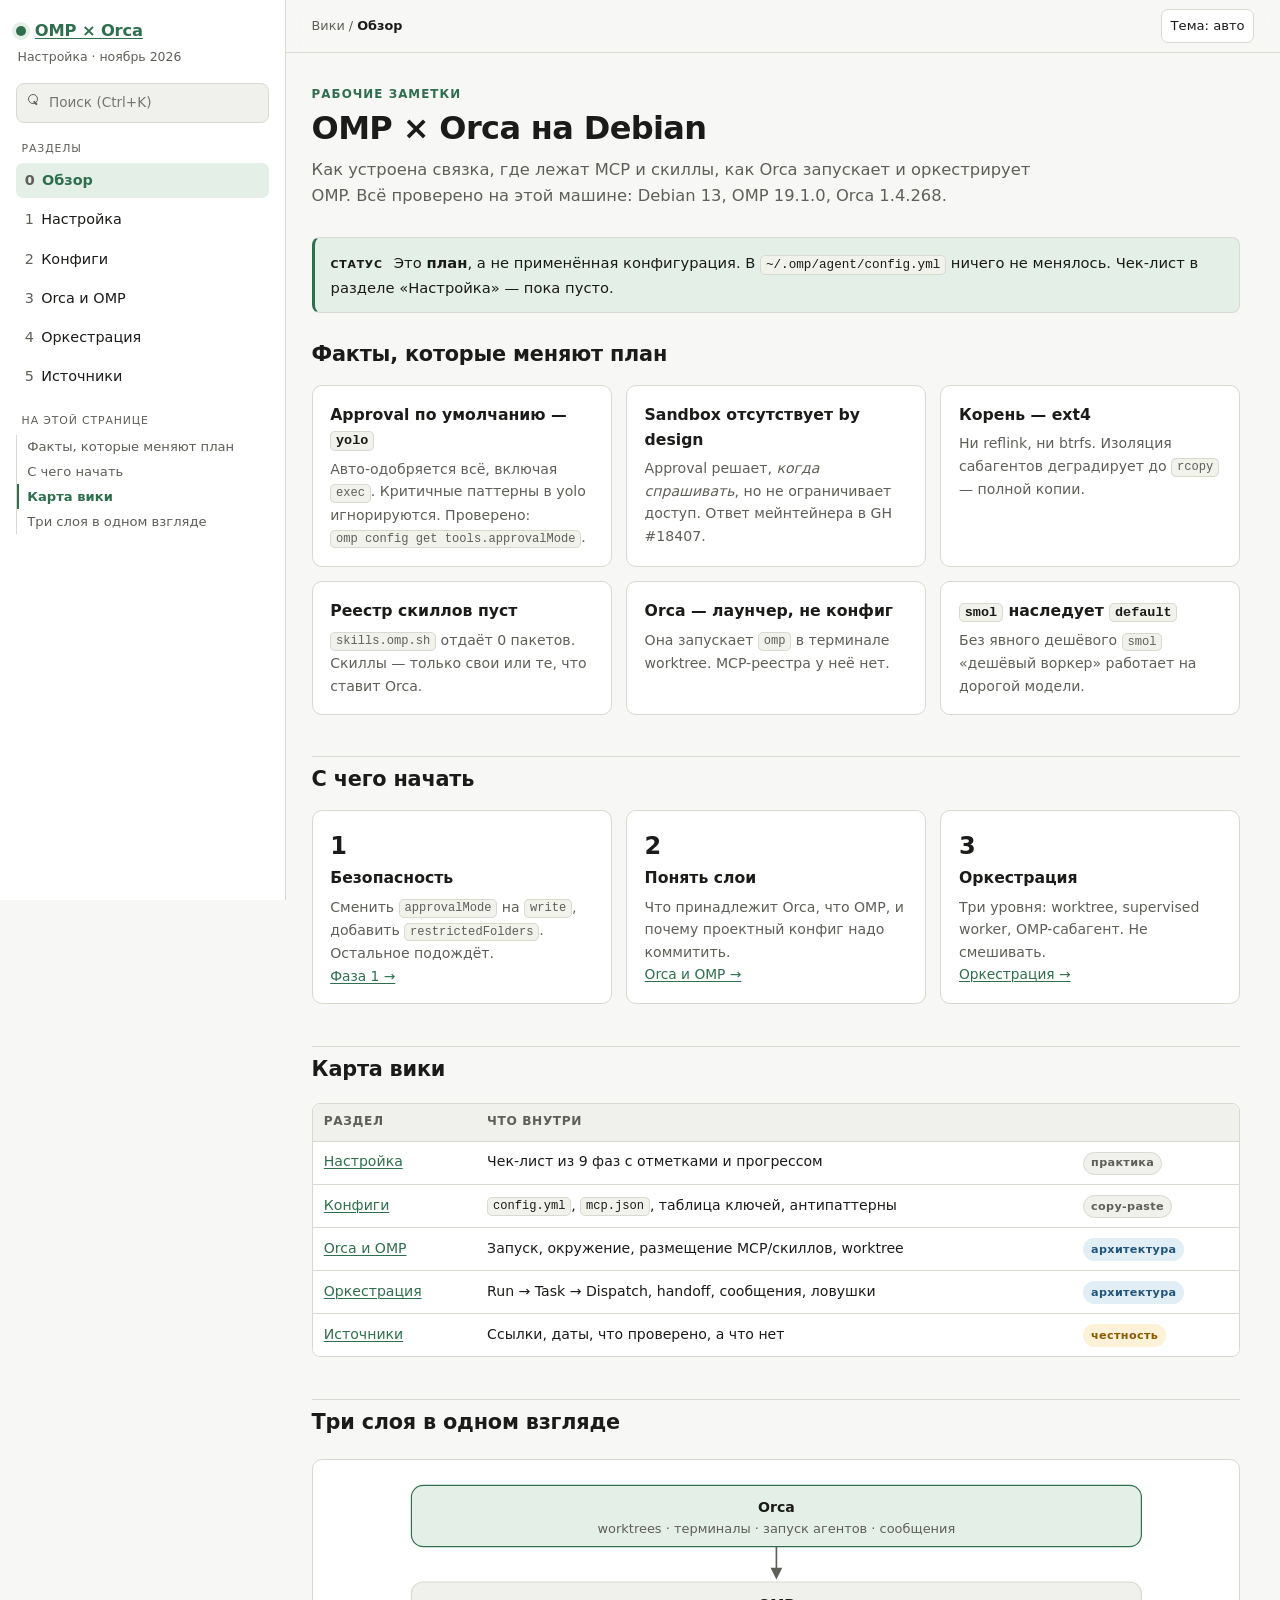
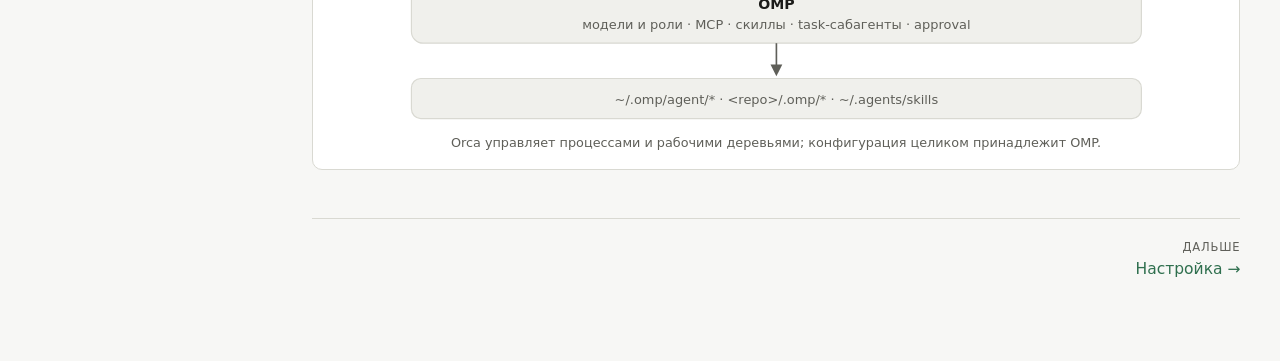
==== docs/wiki/index.html @ fc8b0954 "docs: OMP 19.1 + Orca setup guide and offline wiki - 9-phase setup checklist for Debian 13 with veri" ====
<!DOCTYPE html>
<html lang="ru">
<head>
<meta charset="utf-8">
<meta name="viewport" content="width=device-width, initial-scale=1">
<title>Обзор — OMP × Orca</title>
<meta name="description" content="Вики по настройке OMP на Debian и работе с Orca: MCP, скиллы, агенты, оркестрация.">
<link rel="stylesheet" href="assets/wiki.css">
</head>
<body data-page-title="Обзор">
<a class="skip" href="#main">К содержимому</a>
<div class="shell">

  <aside class="sidebar" aria-label="Навигация">
    <a class="brand" href="index.html"><span class="dot"></span> OMP × Orca</a>
    <p class="brand-sub">Настройка · ноябрь 2026</p>

    <div class="search">
      <input id="searchInput" type="search" placeholder="Поиск (Ctrl+K)" aria-label="Поиск по вики" autocomplete="off">
      <div class="search-results" id="searchResults" role="listbox"></div>
    </div>

    <p class="nav-group-title">Разделы</p>
    <ul class="nav-list">
      <li><a href="index.html"><span class="num">0</span>Обзор</a></li>
      <li><a href="setup.html"><span class="num">1</span>Настройка</a></li>
      <li><a href="config.html"><span class="num">2</span>Конфиги</a></li>
      <li><a href="orca.html"><span class="num">3</span>Orca и OMP</a></li>
      <li><a href="orchestration.html"><span class="num">4</span>Оркестрация</a></li>
      <li><a href="sources.html"><span class="num">5</span>Источники</a></li>
    </ul>

    <p class="nav-group-title">На этой странице</p>
    <ul class="toc" id="toc"></ul>
  </aside>

  <div class="main">
    <header class="topbar">
      <button class="icon-btn sidebar-toggle" id="navToggle" type="button" aria-label="Открыть меню">☰</button>
      <div class="crumbs">Вики / <b id="crumbTitle">Обзор</b></div>
      <div class="top-actions">
        <button class="icon-btn" id="themeBtn" type="button">◐ Авто</button>
      </div>
    </header>

    <main class="content" id="main">
      <div class="page-head">
        <p class="eyebrow">Рабочие заметки</p>
        <h1>OMP × Orca на Debian</h1>
        <p class="lead">Как устроена связка, где лежат MCP и скиллы, как Orca запускает и оркестрирует OMP.
          Всё проверено на этой машине: Debian 13, OMP 19.1.0, Orca 1.4.268.</p>
      </div>

      <div class="callout ok">
        <span class="tag">Статус</span>
        Это <b>план</b>, а не применённая конфигурация. В <code>~/.omp/agent/config.yml</code> ничего не менялось.
        Чек-лист в разделе «Настройка» — <span id="globalProgress">пока пусто</span>.
      </div>

      <h2 id="facts">Факты, которые меняют план</h2>
      <div class="grid two">
        <div class="card">
          <h3>Approval по умолчанию — <code>yolo</code></h3>
          <p>Авто-одобряется всё, включая <code>exec</code>. Критичные паттерны в yolo игнорируются.
            Проверено: <code>omp config get tools.approvalMode</code>.</p>
        </div>
        <div class="card">
          <h3>Sandbox отсутствует by design</h3>
          <p>Approval решает, <i>когда спрашивать</i>, но не ограничивает доступ. Ответ мейнтейнера в GH #18407.</p>
        </div>
        <div class="card">
          <h3>Корень — ext4</h3>
          <p>Ни reflink, ни btrfs. Изоляция сабагентов деградирует до <code>rcopy</code> — полной копии.</p>
        </div>
        <div class="card">
          <h3>Реестр скиллов пуст</h3>
          <p><code>skills.omp.sh</code> отдаёт 0 пакетов. Скиллы — только свои или те, что ставит Orca.</p>
        </div>
        <div class="card">
          <h3>Orca — лаунчер, не конфиг</h3>
          <p>Она запускает <code>omp</code> в терминале worktree. MCP-реестра у неё нет.</p>
        </div>
        <div class="card">
          <h3><code>smol</code> наследует <code>default</code></h3>
          <p>Без явного дешёвого <code>smol</code> «дешёвый воркер» работает на дорогой модели.</p>
        </div>
      </div>

      <h2 id="start">С чего начать</h2>
      <div class="grid three">
        <div class="card">
          <p class="kpi">1</p>
          <h3>Безопасность</h3>
          <p>Сменить <code>approvalMode</code> на <code>write</code>, добавить <code>restrictedFolders</code>.
            Остальное подождёт.</p>
          <p><a href="setup.html#phase-1">Фаза 1 →</a></p>
        </div>
        <div class="card">
          <p class="kpi">2</p>
          <h3>Понять слои</h3>
          <p>Что принадлежит Orca, что OMP, и почему проектный конфиг надо коммитить.</p>
          <p><a href="orca.html">Orca и OMP →</a></p>
        </div>
        <div class="card">
          <p class="kpi">3</p>
          <h3>Оркестрация</h3>
          <p>Три уровня: worktree, supervised worker, OMP-сабагент. Не смешивать.</p>
          <p><a href="orchestration.html">Оркестрация →</a></p>
        </div>
      </div>

      <h2 id="map">Карта вики</h2>
      <div class="table-wrap">
        <table>
          <thead><tr><th>Раздел</th><th>Что внутри</th><th></th></tr></thead>
          <tbody>
          <tr><td><a href="setup.html">Настройка</a></td><td>Чек-лист из 9 фаз с отметками и прогрессом</td><td><span class="badge">практика</span></td></tr>
          <tr><td><a href="config.html">Конфиги</a></td><td><code>config.yml</code>, <code>mcp.json</code>, таблица ключей, антипаттерны</td><td><span class="badge">copy-paste</span></td></tr>
          <tr><td><a href="orca.html">Orca и OMP</a></td><td>Запуск, окружение, размещение MCP/скиллов, worktree</td><td><span class="badge info">архитектура</span></td></tr>
          <tr><td><a href="orchestration.html">Оркестрация</a></td><td>Run → Task → Dispatch, handoff, сообщения, ловушки</td><td><span class="badge info">архитектура</span></td></tr>
          <tr><td><a href="sources.html">Источники</a></td><td>Ссылки, даты, что проверено, а что нет</td><td><span class="badge warn">честность</span></td></tr>
          </tbody>
        </table>
      </div>

      <h2 id="layers">Три слоя в одном взгляде</h2>
      <figure class="figure">
        <svg viewBox="0 0 760 210" role="img" aria-label="Три слоя: Orca, OMP, файлы конфигурации">
          <rect class="svg-accent" x="70" y="8" width="620" height="52" rx="10"></rect>
          <text class="svg-text" x="380" y="31" text-anchor="middle" font-weight="600">Orca</text>
          <text class="svg-muted" x="380" y="48" text-anchor="middle">worktrees · терминалы · запуск агентов · сообщения</text>

          <line class="svg-line" x1="380" y1="60" x2="380" y2="80"></line>
          <polygon points="380,88 375,78 385,78" fill="var(--muted)"></polygon>

          <rect class="svg-box" x="70" y="90" width="620" height="52" rx="10"></rect>
          <text class="svg-text" x="380" y="113" text-anchor="middle" font-weight="600">OMP</text>
          <text class="svg-muted" x="380" y="130" text-anchor="middle">модели и роли · MCP · скиллы · task-сабагенты · approval</text>

          <line class="svg-line" x1="380" y1="142" x2="380" y2="162"></line>
          <polygon points="380,170 375,160 385,160" fill="var(--muted)"></polygon>

          <rect class="svg-box" x="70" y="172" width="620" height="34" rx="8"></rect>
          <text class="svg-muted" x="380" y="194" text-anchor="middle">~/.omp/agent/*  ·  &lt;repo&gt;/.omp/*  ·  ~/.agents/skills</text>
        </svg>
        <figcaption>Orca управляет процессами и рабочими деревьями; конфигурация целиком принадлежит OMP.</figcaption>
      </figure>

      <nav class="pager" aria-label="Навигация по разделам">
        <span></span>
        <a class="next" href="setup.html"><span class="dir">Дальше</span>Настройка →</a>
      </nav>
    </main>
  </div>
</div>
<script src="assets/wiki.js"></script>
</body>
</html>
---- docs/wiki/assets/wiki.css ----
/* OMP × Orca wiki — offline, no external assets */
:root {
  --bg: #f7f7f5;
  --surface: #ffffff;
  --surface-2: #f0f0ec;
  --fg: #1b1b19;
  --muted: #5f5f59;
  --border: #d9d9d2;
  --accent: #2f6f4e;
  --accent-soft: #e3efe7;
  --warn: #8a5a00;
  --warn-soft: #fdf1d8;
  --danger: #9b2c2c;
  --danger-soft: #fbe6e6;
  --info: #22557a;
  --info-soft: #e2eef6;
  --code-bg: #f2f2ed;
  --radius: 10px;
  --shadow: 0 1px 2px rgba(0,0,0,.05), 0 8px 24px rgba(0,0,0,.04);
  --font: system-ui, -apple-system, "Segoe UI", Roboto, "Helvetica Neue", Arial, sans-serif;
  --mono: ui-monospace, SFMono-Regular, Menlo, Consolas, "Liberation Mono", monospace;
}

@media (prefers-color-scheme: dark) {
  :root:not([data-theme="light"]) {
    --bg: #16171a;
    --surface: #1d1f23;
    --surface-2: #24262b;
    --fg: #e8e8e4;
    --muted: #a3a39c;
    --border: #35383e;
    --accent: #7fbf9b;
    --accent-soft: #22322a;
    --warn: #e2b45c;
    --warn-soft: #332a17;
    --danger: #f08a8a;
    --danger-soft: #35201f;
    --info: #8fc4e8;
    --info-soft: #1c2c38;
    --code-bg: #202227;
    --shadow: 0 1px 2px rgba(0,0,0,.4);
  }
}

:root[data-theme="dark"] {
  --bg: #16171a;
  --surface: #1d1f23;
  --surface-2: #24262b;
  --fg: #e8e8e4;
  --muted: #a3a39c;
  --border: #35383e;
  --accent: #7fbf9b;
  --accent-soft: #22322a;
  --warn: #e2b45c;
  --warn-soft: #332a17;
  --danger: #f08a8a;
  --danger-soft: #35201f;
  --info: #8fc4e8;
  --info-soft: #1c2c38;
  --code-bg: #202227;
  --shadow: 0 1px 2px rgba(0,0,0,.4);
}

* { box-sizing: border-box; }
html { scroll-behavior: smooth; scroll-padding-top: 5rem; }
body {
  margin: 0;
  background: var(--bg);
  color: var(--fg);
  font-family: var(--font);
  font-size: 15.5px;
  line-height: 1.6;
  -webkit-font-smoothing: antialiased;
}

a { color: var(--accent); text-decoration-thickness: 1px; text-underline-offset: 2px; }
a:hover { text-decoration-thickness: 2px; }

.skip {
  position: absolute; left: -999px; top: 0; z-index: 100;
  background: var(--surface); color: var(--fg); padding: .6rem 1rem; border: 1px solid var(--border);
}
.skip:focus { left: 1rem; top: 1rem; }

/* ---------- shell ---------- */
.shell {
  display: grid;
  grid-template-columns: 286px minmax(0, 1fr);
  min-height: 100vh;
}

.sidebar {
  position: sticky;
  top: 0;
  height: 100vh;
  overflow-y: auto;
  background: var(--surface);
  border-right: 1px solid var(--border);
  padding: 1.1rem 1rem 2rem;
  z-index: 30;
}

.brand {
  display: flex; align-items: center; gap: .55rem;
  font-weight: 650; letter-spacing: -.01em; font-size: 1.02rem;
  margin: 0 0 .2rem;
}
.brand .dot {
  width: 10px; height: 10px; border-radius: 50%;
  background: var(--accent); box-shadow: 0 0 0 4px var(--accent-soft);
  flex: 0 0 auto;
}
.brand-sub { color: var(--muted); font-size: .78rem; margin: 0 0 1rem .1rem; }

.nav-group-title {
  font-size: .68rem; text-transform: uppercase; letter-spacing: .08em;
  color: var(--muted); margin: 1.1rem 0 .35rem .35rem;
}
.nav-list { list-style: none; margin: 0; padding: 0; }
.nav-list a {
  display: block; padding: .38rem .55rem; border-radius: 7px;
  color: var(--fg); text-decoration: none; font-size: .9rem;
}
.nav-list a:hover { background: var(--surface-2); }
.nav-list a.current {
  background: var(--accent-soft); color: var(--accent); font-weight: 600;
}
.nav-list a .num { color: var(--muted); font-variant-numeric: tabular-nums; margin-right: .45rem; }

.toc { list-style: none; margin: .2rem 0 0; padding: 0; border-left: 1px solid var(--border); }
.toc li { margin: 0; }
.toc a {
  display: block; padding: .22rem .55rem; margin-left: -.5px;
  color: var(--muted); text-decoration: none; font-size: .82rem;
  border-left: 2px solid transparent; line-height: 1.35;
}
.toc a:hover { color: var(--fg); }
.toc a.active { color: var(--accent); border-left-color: var(--accent); font-weight: 600; }
.toc .lvl3 a { padding-left: 1.5rem; font-size: .78rem; }

.search { position: relative; margin: 0 0 .8rem; }
.search input {
  width: 100%; padding: .5rem .65rem .5rem 2rem;
  background: var(--surface-2); color: var(--fg);
  border: 1px solid var(--border); border-radius: 8px;
  font: inherit; font-size: .85rem;
}
.search input:focus { outline: 2px solid var(--accent-soft); border-color: var(--accent); }
.search::before {
  content: ""; position: absolute; left: .72rem; top: .72rem;
  width: 8px; height: 8px; border: 1.5px solid var(--muted); border-radius: 50%;
  pointer-events: none;
}
.search::after {
  content: ""; position: absolute; left: 1.06rem; top: 1.22rem;
  width: 5px; height: 1.5px; background: var(--muted);
  transform: rotate(45deg); border-radius: 1px; pointer-events: none;
}
.search-results {
  position: absolute; left: 0; right: 0; top: calc(100% + .3rem);
  background: var(--surface); border: 1px solid var(--border); border-radius: 8px;
  box-shadow: var(--shadow); max-height: 320px; overflow: auto; z-index: 40;
  display: none;
}
.search-results.open { display: block; }
.search-results a {
  display: block; padding: .45rem .6rem; text-decoration: none; color: var(--fg);
  font-size: .82rem; border-bottom: 1px solid var(--border);
}
.search-results a:last-child { border-bottom: 0; }
.search-results a:hover { background: var(--surface-2); }
.search-results .sect { color: var(--muted); font-size: .72rem; }
.search-empty { padding: .6rem; color: var(--muted); font-size: .82rem; }

/* ---------- main ---------- */
.main { min-width: 0; }
.topbar {
  position: sticky; top: 0; z-index: 20;
  display: flex; align-items: center; gap: .75rem;
  padding: .55rem 1.6rem;
  background: color-mix(in srgb, var(--bg) 88%, transparent);
  backdrop-filter: blur(8px);
  border-bottom: 1px solid var(--border);
}
.crumbs { color: var(--muted); font-size: .8rem; flex: 1; min-width: 0; }
.crumbs b { color: var(--fg); font-weight: 600; }
.top-actions { display: flex; gap: .4rem; }
.icon-btn {
  border: 1px solid var(--border); background: var(--surface); color: var(--fg);
  border-radius: 7px; padding: .35rem .55rem; cursor: pointer; font: inherit; font-size: .82rem;
}
.icon-btn:hover { background: var(--surface-2); }

.content { max-width: 980px; padding: 2rem 1.6rem 5rem; }
.page-head { margin-bottom: 1.8rem; }
.eyebrow { color: var(--accent); font-size: .74rem; font-weight: 700; letter-spacing: .09em; text-transform: uppercase; margin: 0 0 .4rem; }
h1 { font-size: 2rem; line-height: 1.15; letter-spacing: -.02em; margin: 0 0 .6rem; }
.lead { color: var(--muted); font-size: 1.02rem; margin: 0; max-width: 70ch; }

h2 {
  font-size: 1.3rem; letter-spacing: -.01em;
  margin: 2.6rem 0 .8rem; padding-top: .4rem;
  border-top: 1px solid var(--border);
}
h2:first-of-type { border-top: 0; margin-top: 1.2rem; }
h3 { font-size: 1.02rem; margin: 1.6rem 0 .5rem; }
p, ul, ol { max-width: 78ch; }
ul, ol { padding-left: 1.3rem; }
li { margin: .25rem 0; }
li::marker { color: var(--muted); }
hr { border: 0; border-top: 1px solid var(--border); margin: 2rem 0; }

.muted { color: var(--muted); }
.small { font-size: .84rem; }
.nowrap { white-space: nowrap; }

/* ---------- components ---------- */
.grid { display: grid; gap: .9rem; }
.grid.two { grid-template-columns: repeat(auto-fit, minmax(260px, 1fr)); }
.grid.three { grid-template-columns: repeat(auto-fit, minmax(200px, 1fr)); }

.card {
  background: var(--surface); border: 1px solid var(--border);
  border-radius: var(--radius); padding: 1rem 1.1rem;
}
.card h3 { margin: 0 0 .35rem; font-size: .98rem; }
.card p { margin: 0; color: var(--muted); font-size: .88rem; }
.card .kpi { font-size: 1.5rem; font-weight: 700; letter-spacing: -.02em; color: var(--fg); }
.card a { font-size: .86rem; }

.callout {
  border: 1px solid var(--border); border-left: 3px solid var(--info);
  background: var(--info-soft); border-radius: 8px;
  padding: .8rem 1rem; margin: 1rem 0; font-size: .92rem;
}
.callout > :first-child { margin-top: 0; }
.callout > :last-child { margin-bottom: 0; }
.callout.warn { border-left-color: var(--warn); background: var(--warn-soft); }
.callout.danger { border-left-color: var(--danger); background: var(--danger-soft); }
.callout.ok { border-left-color: var(--accent); background: var(--accent-soft); }
.callout .tag {
  display: inline-block; font-size: .68rem; font-weight: 700; letter-spacing: .07em;
  text-transform: uppercase; margin-right: .4rem;
}

.table-wrap { overflow-x: auto; margin: 1rem 0; border: 1px solid var(--border); border-radius: 8px; }
table { border-collapse: collapse; width: 100%; font-size: .88rem; background: var(--surface); }
th, td { text-align: left; padding: .55rem .7rem; border-bottom: 1px solid var(--border); vertical-align: top; }
th { background: var(--surface-2); font-size: .76rem; text-transform: uppercase; letter-spacing: .05em; color: var(--muted); }
tbody tr:last-child td { border-bottom: 0; }
tbody tr:hover td { background: color-mix(in srgb, var(--surface-2) 55%, transparent); }

code, kbd { font-family: var(--mono); font-size: .86em; }
code:not(pre code) {
  background: var(--code-bg); border: 1px solid var(--border);
  padding: .08rem .3rem; border-radius: 5px; white-space: nowrap;
}
kbd {
  background: var(--surface-2); border: 1px solid var(--border);
  border-bottom-width: 2px; border-radius: 5px; padding: .05rem .35rem; font-size: .8em;
}
pre {
  position: relative; margin: 1rem 0; padding: 1rem 1.05rem;
  background: var(--code-bg); border: 1px solid var(--border);
  border-radius: 8px; overflow-x: auto; font-size: .83rem; line-height: 1.55;
}
pre code { white-space: pre; }
.copy {
  position: absolute; top: .45rem; right: .45rem;
  border: 1px solid var(--border); background: var(--surface); color: var(--muted);
  border-radius: 6px; padding: .15rem .45rem; font-size: .72rem; cursor: pointer; font-family: var(--font);
  opacity: 0; transition: opacity .12s;
}
pre:hover .copy, .copy:focus { opacity: 1; }
.copy.done { color: var(--accent); border-color: var(--accent); }

.badge {
  display: inline-block; font-size: .7rem; font-weight: 650; letter-spacing: .03em;
  padding: .1rem .42rem; border-radius: 999px; border: 1px solid var(--border);
  background: var(--surface-2); color: var(--muted); white-space: nowrap;
}
.badge.ok { background: var(--accent-soft); color: var(--accent); border-color: transparent; }
.badge.warn { background: var(--warn-soft); color: var(--warn); border-color: transparent; }
.badge.bad { background: var(--danger-soft); color: var(--danger); border-color: transparent; }
.badge.info { background: var(--info-soft); color: var(--info); border-color: transparent; }

/* ---------- checklists ---------- */
.progress-wrap {
  position: sticky; top: 3.1rem; z-index: 15;
  background: var(--surface); border: 1px solid var(--border); border-radius: 8px;
  padding: .6rem .8rem; margin: 0 0 1.2rem;
}
.progress-row { display: flex; align-items: center; gap: .7rem; font-size: .82rem; color: var(--muted); }
.progress-track { flex: 1; height: 7px; background: var(--surface-2); border-radius: 999px; overflow: hidden; }
.progress-fill { height: 100%; width: 0%; background: var(--accent); transition: width .2s ease; }
.progress-num { font-variant-numeric: tabular-nums; color: var(--fg); font-weight: 650; }

.phase { margin: 1.6rem 0; }
.phase-head { display: flex; align-items: baseline; gap: .6rem; flex-wrap: wrap; }
.phase-head h3 { margin: 0; }
.phase-count { color: var(--muted); font-size: .78rem; font-variant-numeric: tabular-nums; }
.tasks { list-style: none; margin: .6rem 0 0; padding: 0; }
.tasks li { margin: 0; border-bottom: 1px solid var(--border); }
.tasks li:last-child { border-bottom: 0; }
.task {
  display: flex; gap: .65rem; align-items: flex-start;
  padding: .5rem .2rem; cursor: pointer; font-size: .9rem;
}
.task input { margin: .28rem 0 0; accent-color: var(--accent); width: 15px; height: 15px; flex: 0 0 auto; }
.task .body { min-width: 0; }
.task .body code { white-space: normal; word-break: break-word; }
.task.done .body { color: var(--muted); text-decoration: line-through; text-decoration-color: color-mix(in srgb, var(--muted) 55%, transparent); }
.task .why { display: block; color: var(--muted); font-size: .8rem; margin-top: .15rem; }

/* ---------- diagrams ---------- */
.figure {
  margin: 1.2rem 0; padding: 1rem; background: var(--surface);
  border: 1px solid var(--border); border-radius: var(--radius);
  overflow-x: auto;
}
.figure svg { display: block; width: 100%; height: auto; }
.figure figcaption { color: var(--muted); font-size: .8rem; margin-top: .6rem; text-align: center; }
.svg-box { fill: var(--surface-2); stroke: var(--border); }
.svg-accent { fill: var(--accent-soft); stroke: var(--accent); }
.svg-node { fill: var(--surface); stroke: var(--border); }
.svg-text { fill: var(--fg); font-family: var(--font); font-size: 12px; }
.svg-muted { fill: var(--muted); font-family: var(--font); font-size: 11px; }
.svg-line { stroke: var(--muted); stroke-width: 1.4; fill: none; }
.svg-line-accent { stroke: var(--accent); stroke-width: 1.6; fill: none; stroke-dasharray: 5 4; }
.svg-label { fill: var(--muted); font-family: var(--font); font-size: 10.5px; }

/* ---------- misc ---------- */
.pager { display: flex; justify-content: space-between; gap: 1rem; margin-top: 3rem; padding-top: 1.2rem; border-top: 1px solid var(--border); }
.pager a { display: block; max-width: 48%; text-decoration: none; }
.pager .dir { display: block; color: var(--muted); font-size: .72rem; text-transform: uppercase; letter-spacing: .07em; }
.pager .next { text-align: right; }

.sidebar-toggle { display: none; }

@media (max-width: 900px) {
  .shell { grid-template-columns: 1fr; }
  .sidebar {
    position: fixed; inset: 0 auto 0 0; width: 290px; transform: translateX(-102%);
    transition: transform .18s ease; box-shadow: var(--shadow);
  }
  body.nav-open .sidebar { transform: none; }
  .sidebar-toggle { display: inline-block; }
  .content { padding: 1.4rem 1rem 4rem; }
  .topbar { padding: .5rem 1rem; }
  h1 { font-size: 1.6rem; }
  body.nav-open::after {
    content: ""; position: fixed; inset: 0; background: rgba(0,0,0,.35); z-index: 25;
  }
  .figure svg { min-width: 640px; }
  code:not(pre code) { white-space: normal; overflow-wrap: anywhere; }
}

@media print {
  .sidebar, .topbar, .pager, .copy, .progress-wrap { display: none; }
  .shell { display: block; }
  .content { max-width: none; padding: 0; }
  a { color: inherit; text-decoration: none; }
  pre { break-inside: avoid; }
}
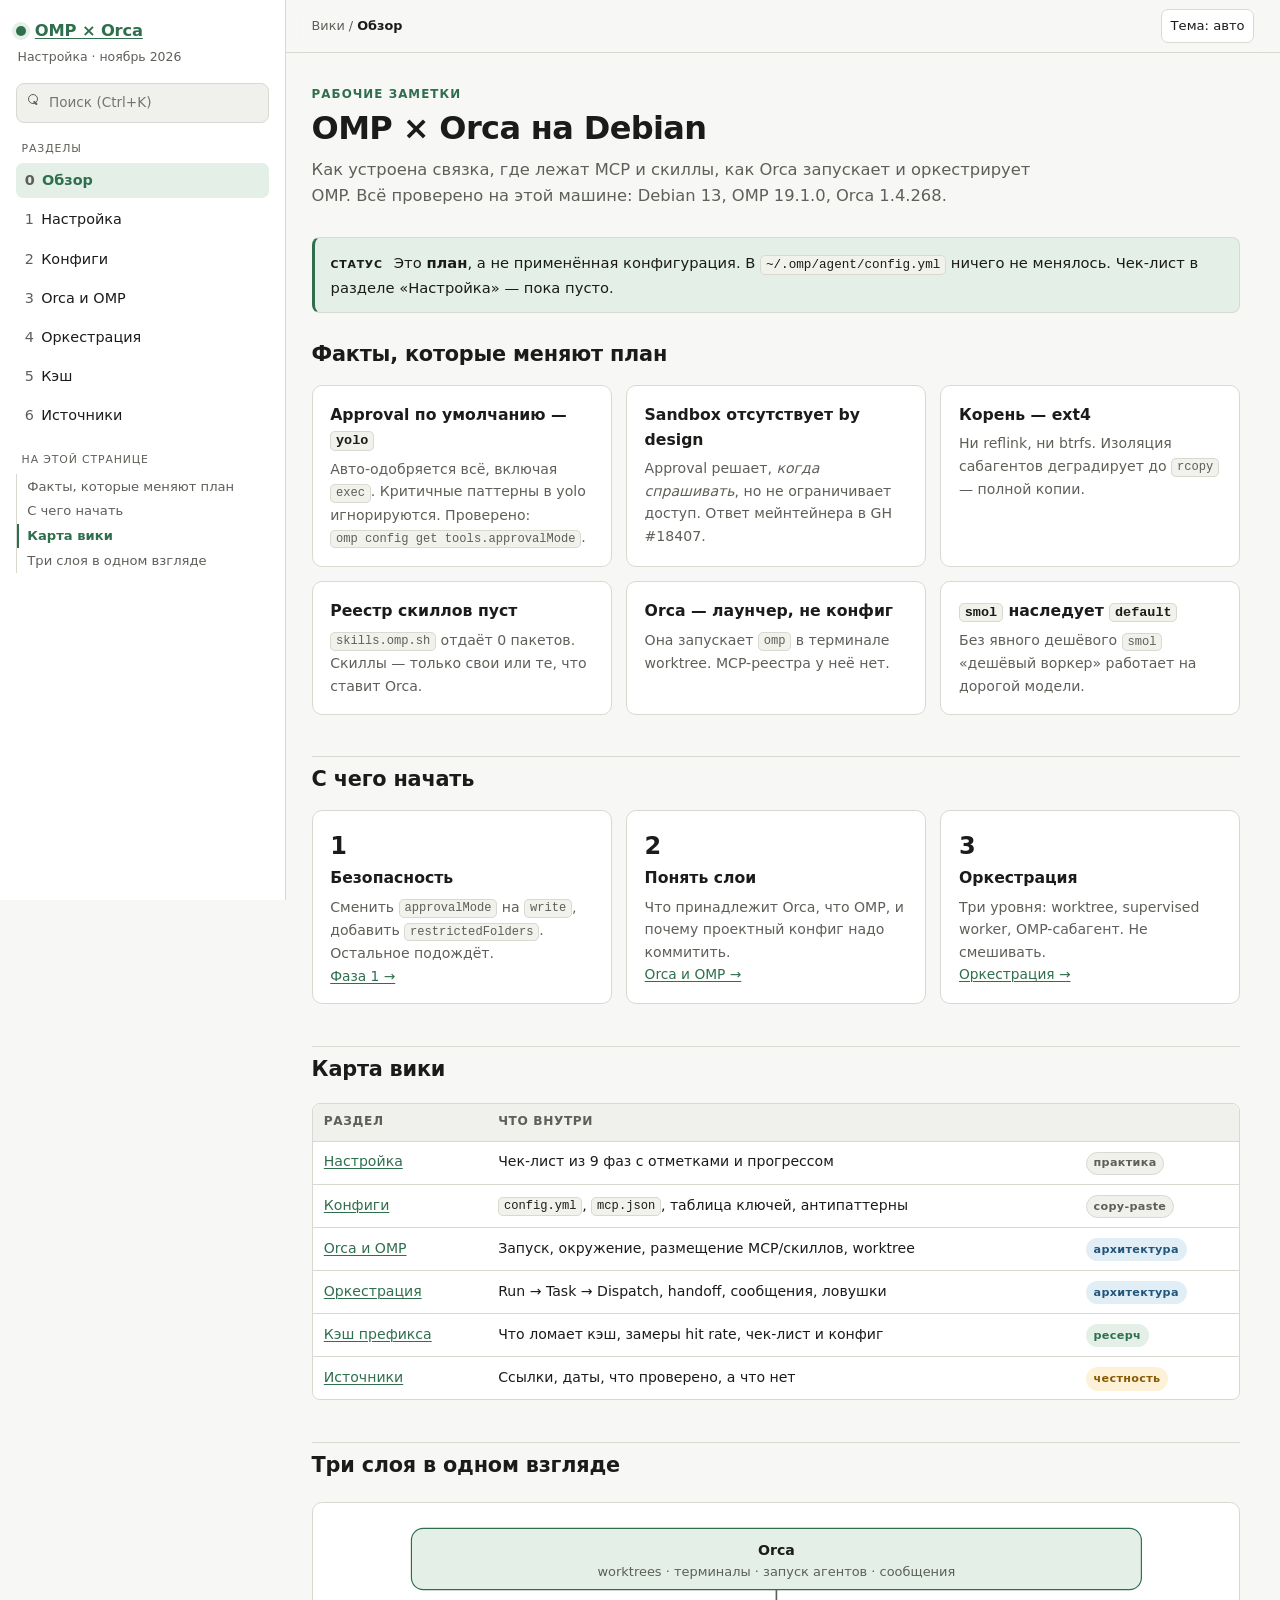
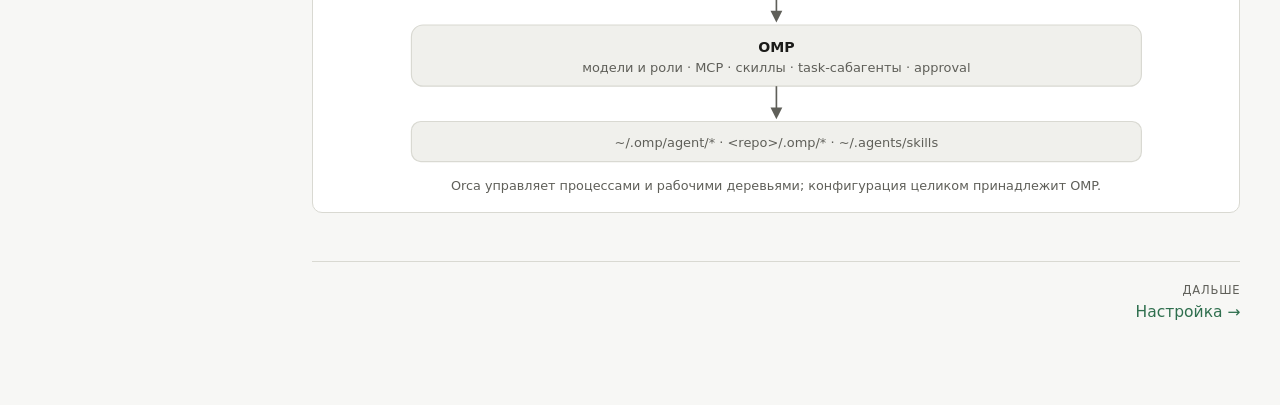
==== commit 32b0e068: "docs(wiki): add prefix-cache research page (2026-11-22) - what the provider prefix consists of and w" ====
--- a/docs/wiki/index.html
+++ b/docs/wiki/index.html
@@ -27,7 +27,8 @@
       <li><a href="config.html"><span class="num">2</span>Конфиги</a></li>
       <li><a href="orca.html"><span class="num">3</span>Orca и OMP</a></li>
       <li><a href="orchestration.html"><span class="num">4</span>Оркестрация</a></li>
-      <li><a href="sources.html"><span class="num">5</span>Источники</a></li>
+      <li><a href="cache.html"><span class="num">5</span>Кэш</a></li>
+      <li><a href="sources.html"><span class="num">6</span>Источники</a></li>
     </ul>
 
     <p class="nav-group-title">На этой странице</p>
@@ -118,6 +119,7 @@
           <tr><td><a href="config.html">Конфиги</a></td><td><code>config.yml</code>, <code>mcp.json</code>, таблица ключей, антипаттерны</td><td><span class="badge">copy-paste</span></td></tr>
           <tr><td><a href="orca.html">Orca и OMP</a></td><td>Запуск, окружение, размещение MCP/скиллов, worktree</td><td><span class="badge info">архитектура</span></td></tr>
           <tr><td><a href="orchestration.html">Оркестрация</a></td><td>Run → Task → Dispatch, handoff, сообщения, ловушки</td><td><span class="badge info">архитектура</span></td></tr>
+          <tr><td><a href="cache.html">Кэш префикса</a></td><td>Что ломает кэш, замеры hit rate, чек-лист и конфиг</td><td><span class="badge ok">ресерч</span></td></tr>
           <tr><td><a href="sources.html">Источники</a></td><td>Ссылки, даты, что проверено, а что нет</td><td><span class="badge warn">честность</span></td></tr>
           </tbody>
         </table>
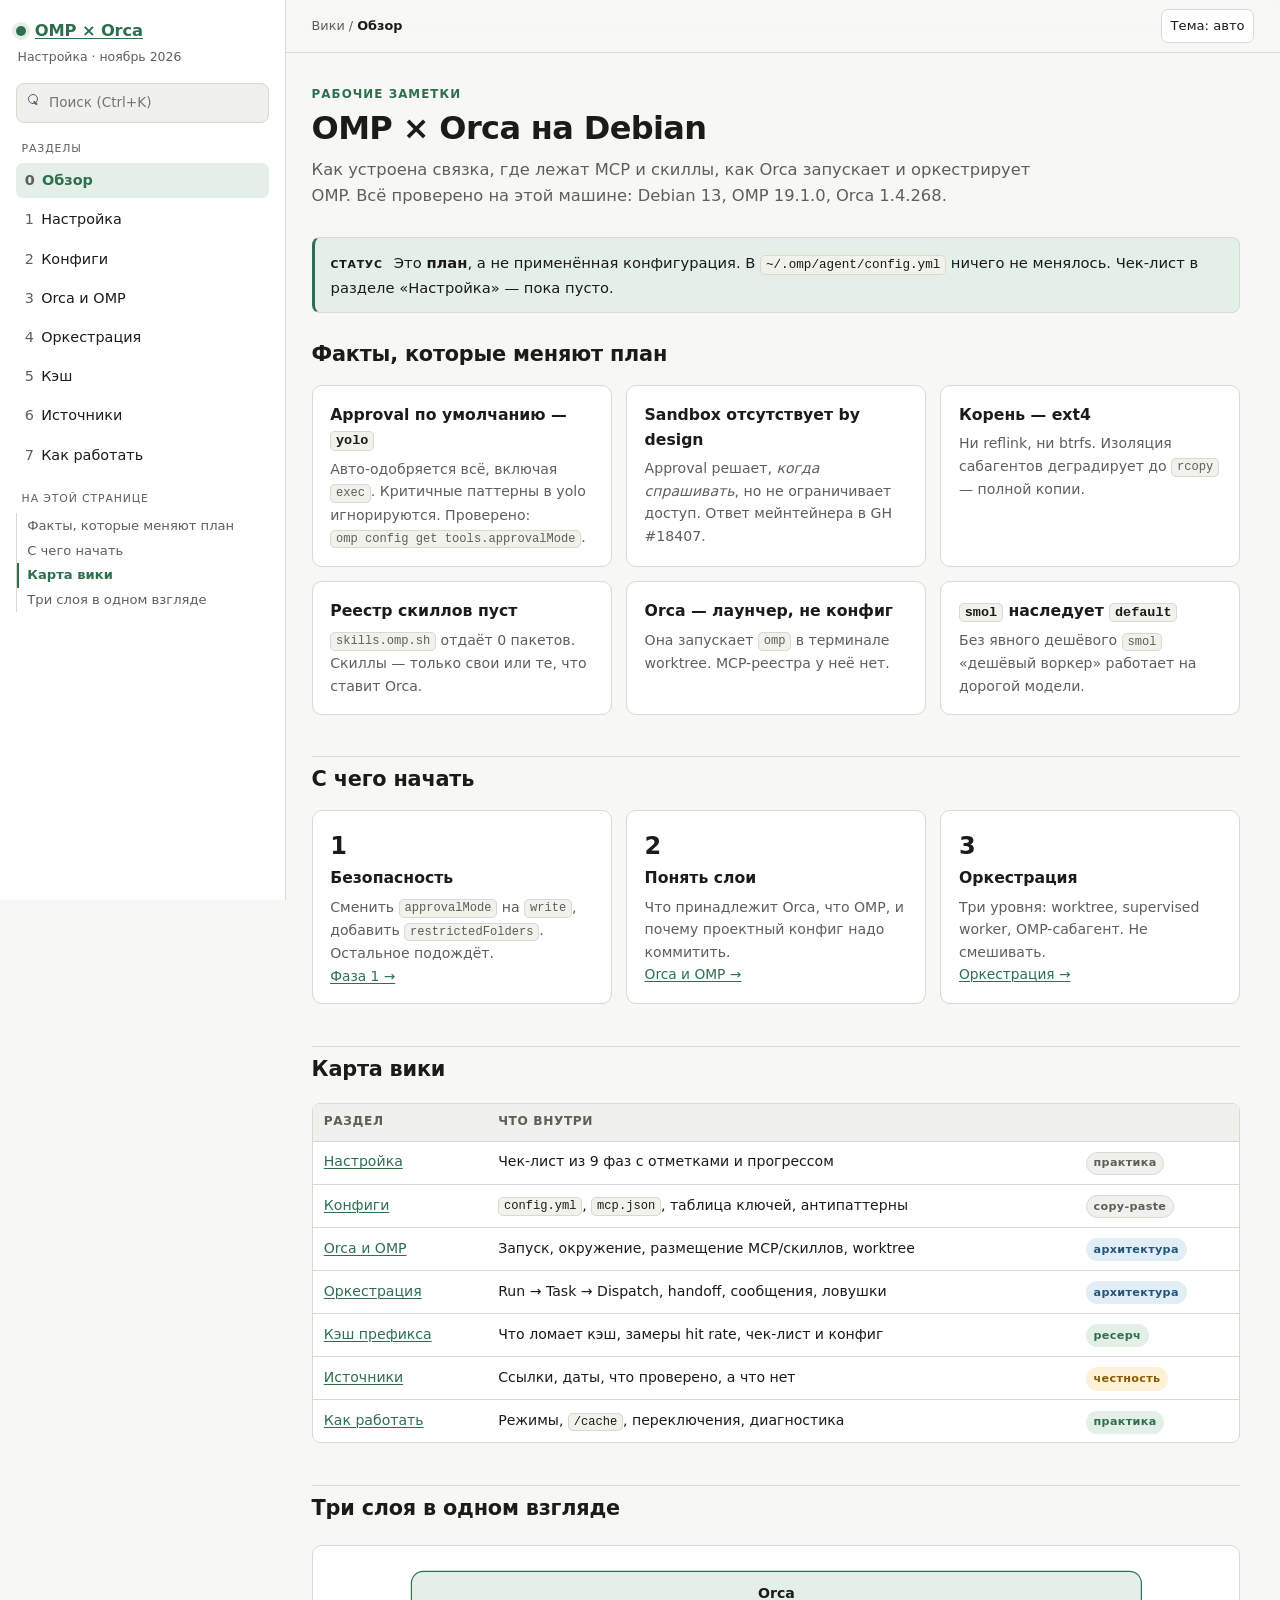
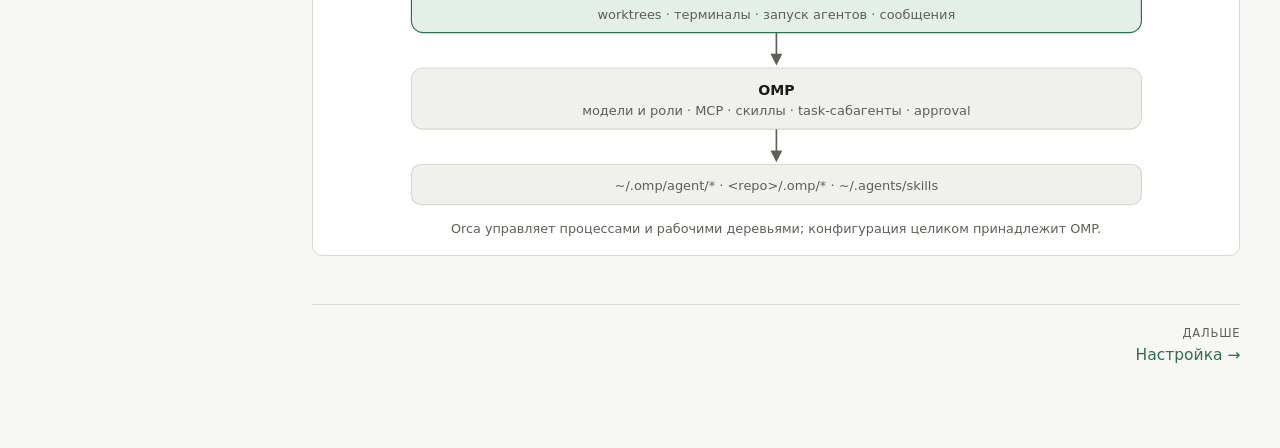
==== commit cae02c3b: "docs(wiki): добавить страницу «Как работать» - Раздел 7: запуск режимов, расшифровка статус-строки и" ====
--- a/docs/wiki/index.html
+++ b/docs/wiki/index.html
@@ -29,6 +29,7 @@
       <li><a href="orchestration.html"><span class="num">4</span>Оркестрация</a></li>
       <li><a href="cache.html"><span class="num">5</span>Кэш</a></li>
       <li><a href="sources.html"><span class="num">6</span>Источники</a></li>
+      <li><a href="guide.html"><span class="num">7</span>Как работать</a></li>
     </ul>
 
     <p class="nav-group-title">На этой странице</p>
@@ -121,6 +122,7 @@
           <tr><td><a href="orchestration.html">Оркестрация</a></td><td>Run → Task → Dispatch, handoff, сообщения, ловушки</td><td><span class="badge info">архитектура</span></td></tr>
           <tr><td><a href="cache.html">Кэш префикса</a></td><td>Что ломает кэш, замеры hit rate, чек-лист и конфиг</td><td><span class="badge ok">ресерч</span></td></tr>
           <tr><td><a href="sources.html">Источники</a></td><td>Ссылки, даты, что проверено, а что нет</td><td><span class="badge warn">честность</span></td></tr>
+          <tr><td><a href="guide.html">Как работать</a></td><td>Режимы, <code>/cache</code>, переключения, диагностика</td><td><span class="badge ok">практика</span></td></tr>
           </tbody>
         </table>
       </div>
